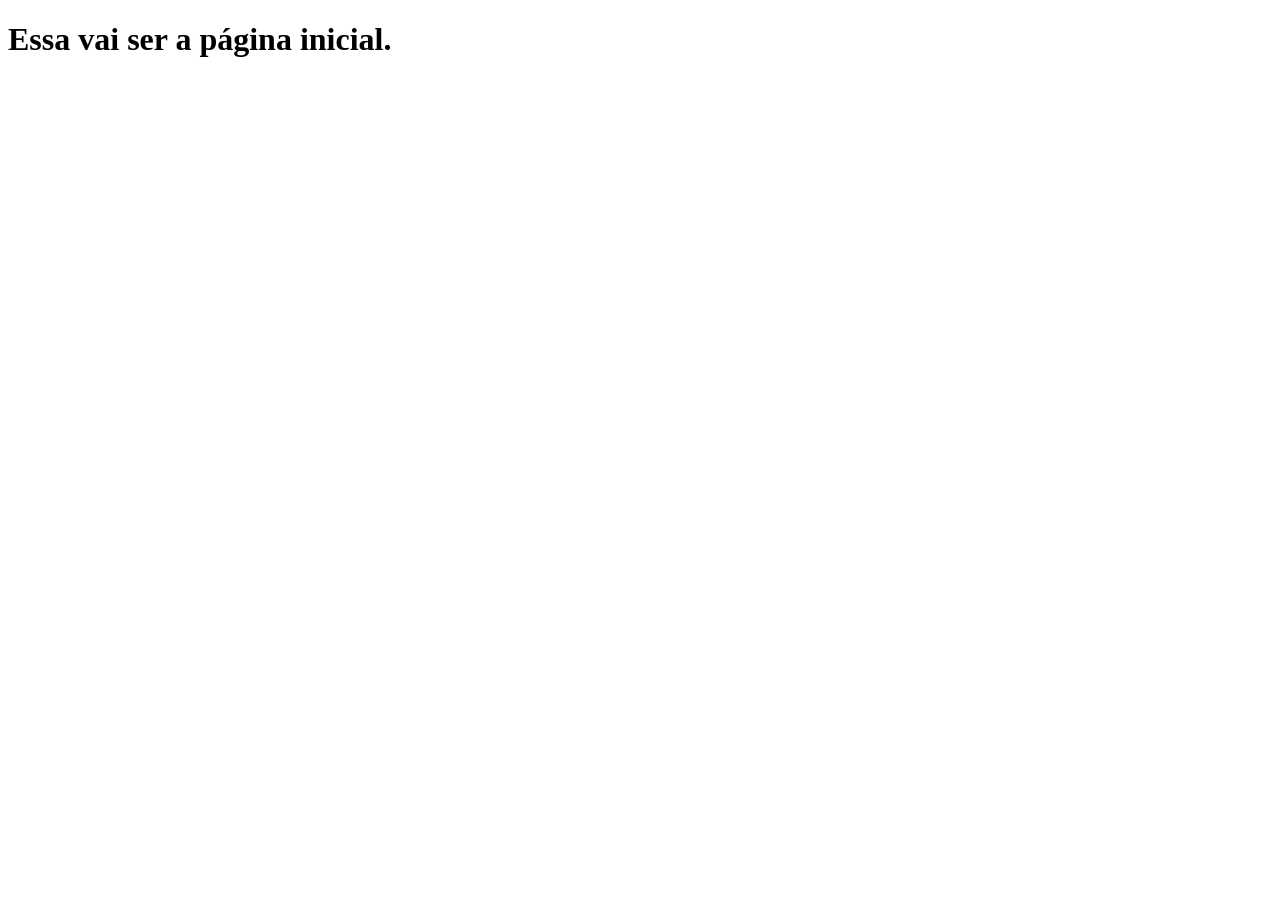
==== main.html @ b4c7746a "página inicial" ====
<!DOCTYPE html>
<html lang="pt-br">
<head>
    <meta charset="UTF-8">
    <meta name="viewport" content="width=device-width, initial-scale=1.0">
    <title>Página Inicial</title>
</head>
<body>
    <h1>Essa vai ser a página inicial.</h1>
</body>
</html>
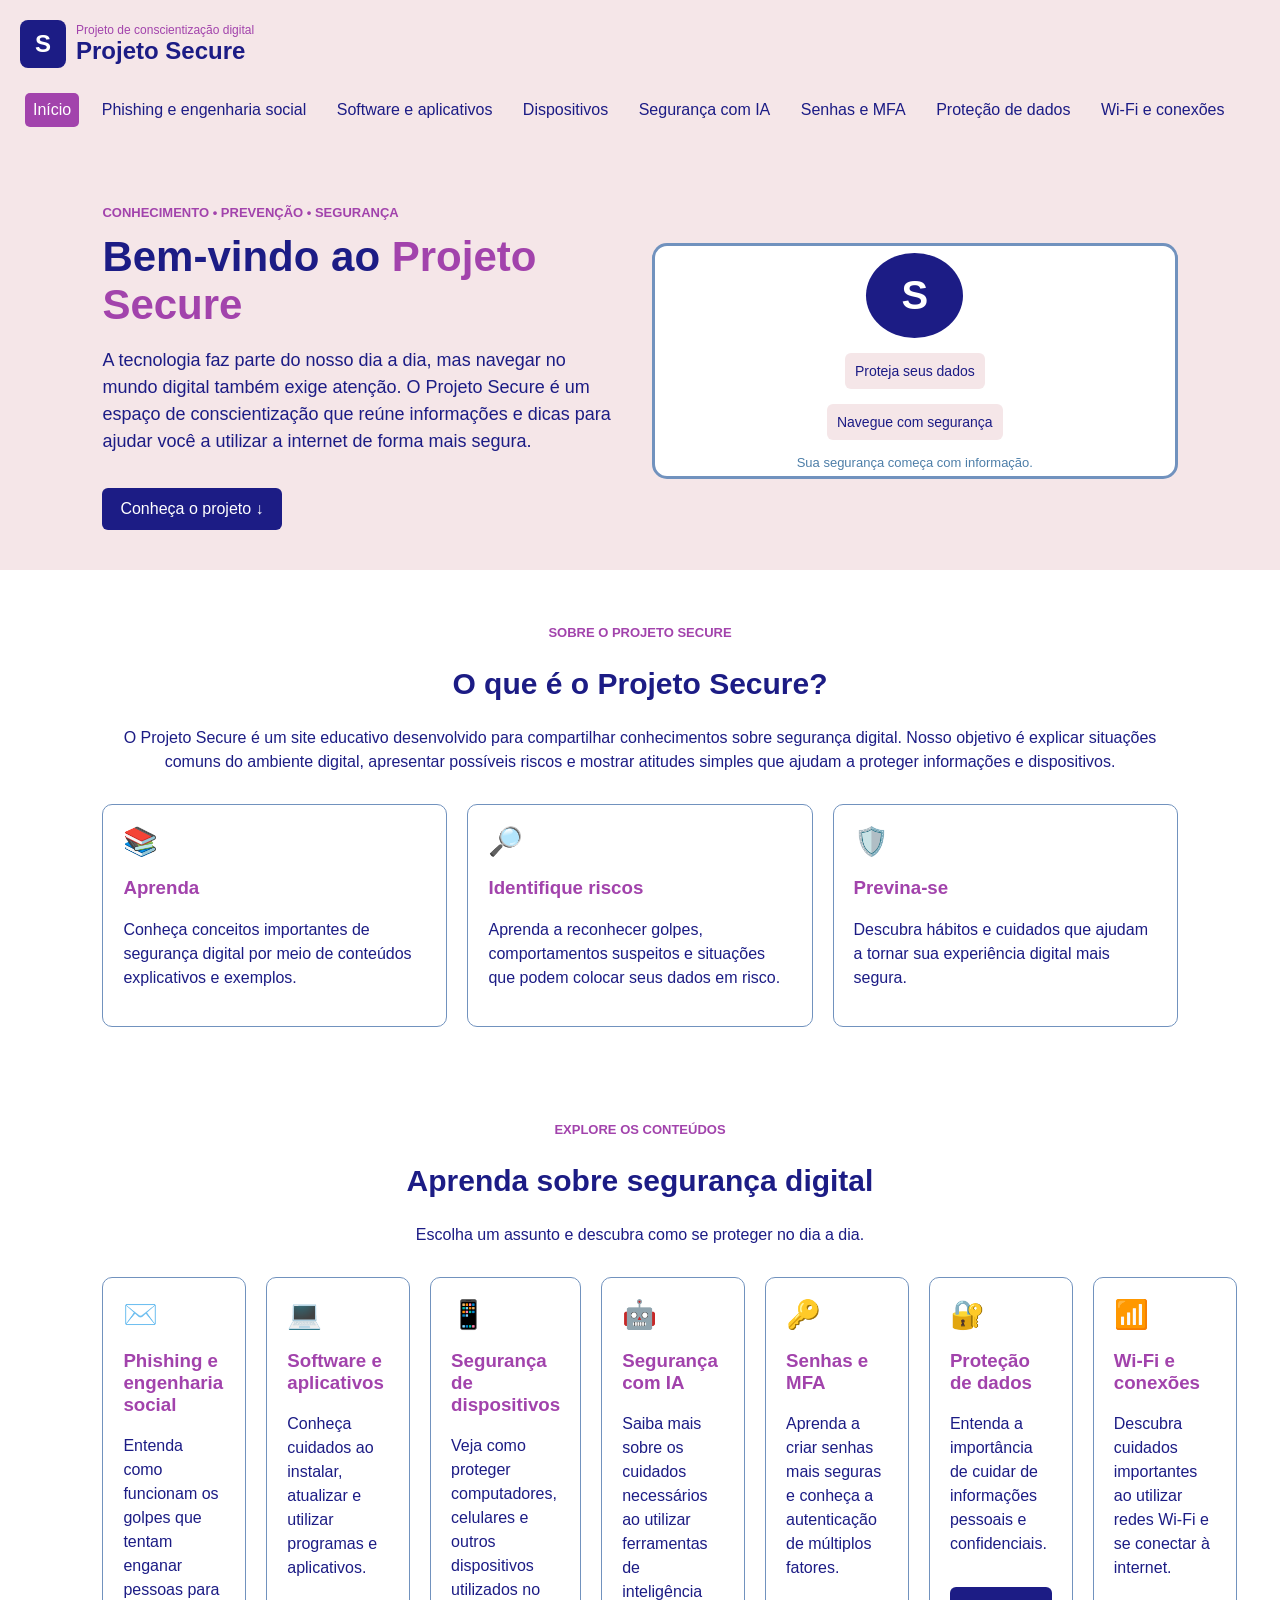
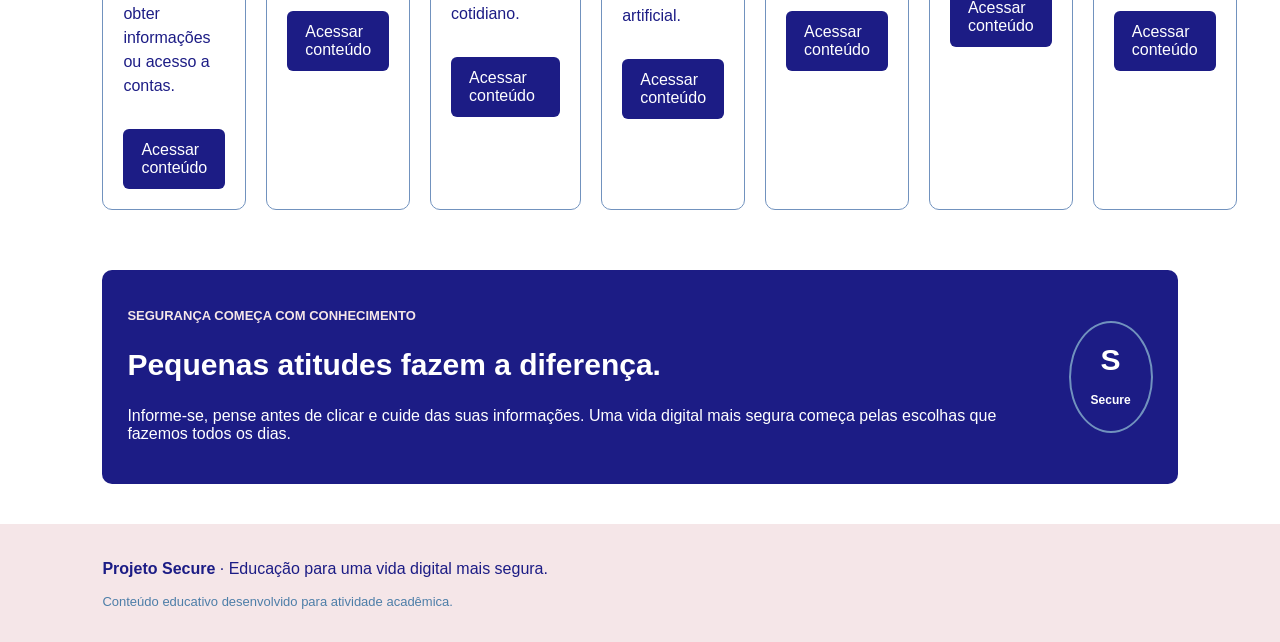
==== commit 28977f57: "Update main HTML structure and content" ====
--- a/main.html
+++ b/main.html
@@ -1,11 +1,204 @@
 <!DOCTYPE html>
-<html lang="pt-br">
+<html lang="pt-BR">
 <head>
     <meta charset="UTF-8">
     <meta name="viewport" content="width=device-width, initial-scale=1.0">
-    <title>Página Inicial</title>
+    <title>Projeto Secure | Início</title>
+    <link rel="stylesheet" href="style.css">
 </head>
 <body>
-    <h1>Essa vai ser a página inicial.</h1>
+
+    <!-- Cabeçalho e menu de navegação -->
+    <header class="site-header">
+        <div class="brand">
+            <span class="brand-mark" aria-hidden="true">S</span>
+            <div>
+                <p class="eyebrow">Projeto de conscientização digital</p>
+                <a class="brand-name" href="index.html">Projeto Secure</a>
+            </div>
+        </div>
+
+        <nav class="main-nav" aria-label="Navegação principal">
+            <a class="active" href="index.html">Início</a>
+            <a href="phishing.html">Phishing e engenharia social</a>
+            <a href="software.html">Software e aplicativos</a>
+            <a href="dispositivos.html">Dispositivos</a>
+            <a href="ia.html">Segurança com IA</a>
+            <a href="senhas.html">Senhas e MFA</a>
+            <a href="dados.html">Proteção de dados</a>
+            <a href="wifi.html">Wi-Fi e conexões</a>
+        </nav>
+    </header>
+
+    <main>
+        <!-- Apresentação do projeto -->
+        <section class="hero">
+            <div class="hero-content">
+                <p class="section-tag">Conhecimento • Prevenção • Segurança</p>
+                <h1>Bem-vindo ao <span>Projeto Secure</span></h1>
+                <p class="hero-text">
+                    A tecnologia faz parte do nosso dia a dia, mas navegar no
+                    mundo digital também exige atenção. O Projeto Secure é um
+                    espaço de conscientização que reúne informações e dicas
+                    para ajudar você a utilizar a internet de forma mais segura.
+                </p>
+                <a class="button" href="#sobre">Conheça o projeto <span aria-hidden="true">↓</span></a>
+            </div>
+
+            <div class="hero-art" aria-hidden="true">
+                <div class="shield">S</div>
+                <div class="message-card card-one">Proteja seus dados</div>
+                <div class="message-card card-two">Navegue com segurança</div>
+                <div class="art-caption">Sua segurança começa com informação.</div>
+            </div>
+        </section>
+
+        <!-- Sobre o projeto -->
+        <section class="content-section" id="sobre">
+            <div class="section-heading">
+                <p class="section-tag">Sobre o Projeto Secure</p>
+                <h2>O que é o Projeto Secure?</h2>
+                <p>
+                    O Projeto Secure é um site educativo desenvolvido para
+                    compartilhar conhecimentos sobre segurança digital.
+                    Nosso objetivo é explicar situações comuns do ambiente
+                    digital, apresentar possíveis riscos e mostrar atitudes
+                    simples que ajudam a proteger informações e dispositivos.
+                </p>
+            </div>
+
+            <div class="info-grid">
+                <article class="info-card">
+                    <div class="card-icon" aria-hidden="true">📚</div>
+                    <h3>Aprenda</h3>
+                    <p>
+                        Conheça conceitos importantes de segurança digital
+                        por meio de conteúdos explicativos e exemplos.
+                    </p>
+                </article>
+
+                <article class="info-card">
+                    <div class="card-icon" aria-hidden="true">🔎</div>
+                    <h3>Identifique riscos</h3>
+                    <p>
+                        Aprenda a reconhecer golpes, comportamentos suspeitos
+                        e situações que podem colocar seus dados em risco.
+                    </p>
+                </article>
+
+                <article class="info-card">
+                    <div class="card-icon" aria-hidden="true">🛡️</div>
+                    <h3>Previna-se</h3>
+                    <p>
+                        Descubra hábitos e cuidados que ajudam a tornar sua
+                        experiência digital mais segura.
+                    </p>
+                </article>
+            </div>
+        </section>
+
+        <!-- Apresentação das páginas -->
+        <section class="content-section" id="conteudos">
+            <div class="section-heading">
+                <p class="section-tag">Explore os conteúdos</p>
+                <h2>Aprenda sobre segurança digital</h2>
+                <p>
+                    Escolha um assunto e descubra como se proteger no dia a dia.
+                </p>
+            </div>
+
+            <div class="info-grid">
+                <article class="info-card">
+                    <div class="card-icon" aria-hidden="true">✉️</div>
+                    <h3>Phishing e engenharia social</h3>
+                    <p>
+                        Entenda como funcionam os golpes que tentam enganar
+                        pessoas para obter informações ou acesso a contas.
+                    </p>
+                    <a class="button" href="phishing.html">Acessar conteúdo</a>
+                </article>
+
+                <article class="info-card">
+                    <div class="card-icon" aria-hidden="true">💻</div>
+                    <h3>Software e aplicativos</h3>
+                    <p>
+                        Conheça cuidados ao instalar, atualizar e utilizar
+                        programas e aplicativos.
+                    </p>
+                    <a class="button" href="software.html">Acessar conteúdo</a>
+                </article>
+
+                <article class="info-card">
+                    <div class="card-icon" aria-hidden="true">📱</div>
+                    <h3>Segurança de dispositivos</h3>
+                    <p>
+                        Veja como proteger computadores, celulares e outros
+                        dispositivos utilizados no cotidiano.
+                    </p>
+                    <a class="button" href="dispositivos.html">Acessar conteúdo</a>
+                </article>
+
+                <article class="info-card">
+                    <div class="card-icon" aria-hidden="true">🤖</div>
+                    <h3>Segurança com IA</h3>
+                    <p>
+                        Saiba mais sobre os cuidados necessários ao utilizar
+                        ferramentas de inteligência artificial.
+                    </p>
+                    <a class="button" href="ia.html">Acessar conteúdo</a>
+                </article>
+
+                <article class="info-card">
+                    <div class="card-icon" aria-hidden="true">🔑</div>
+                    <h3>Senhas e MFA</h3>
+                    <p>
+                        Aprenda a criar senhas mais seguras e conheça a
+                        autenticação de múltiplos fatores.
+                    </p>
+                    <a class="button" href="senhas.html">Acessar conteúdo</a>
+                </article>
+
+                <article class="info-card">
+                    <div class="card-icon" aria-hidden="true">🔐</div>
+                    <h3>Proteção de dados</h3>
+                    <p>
+                        Entenda a importância de cuidar de informações
+                        pessoais e confidenciais.
+                    </p>
+                    <a class="button" href="dados.html">Acessar conteúdo</a>
+                </article>
+
+                <article class="info-card">
+                    <div class="card-icon" aria-hidden="true">📶</div>
+                    <h3>Wi-Fi e conexões</h3>
+                    <p>
+                        Descubra cuidados importantes ao utilizar redes
+                        Wi-Fi e se conectar à internet.
+                    </p>
+                    <a class="button" href="wifi.html">Acessar conteúdo</a>
+                </article>
+            </div>
+        </section>
+
+        <!-- Mensagem final -->
+        <section class="quick-check">
+            <div>
+                <p class="section-tag">Segurança começa com conhecimento</p>
+                <h2>Pequenas atitudes fazem a diferença.</h2>
+                <p>
+                    Informe-se, pense antes de clicar e cuide das suas
+                    informações. Uma vida digital mais segura começa
+                    pelas escolhas que fazemos todos os dias.
+                </p>
+            </div>
+            <div class="quick-check-badge" aria-hidden="true">S<br><small>Secure</small></div>
+        </section>
+    </main>
+
+    <footer class="site-footer">
+        <p><strong>Projeto Secure</strong> · Educação para uma vida digital mais segura.</p>
+        <p class="footer-note">Conteúdo educativo desenvolvido para atividade acadêmica.</p>
+    </footer>
+
 </body>
-</html>+</html>
--- a/style.css
+++ b/style.css
@@ -0,0 +1,328 @@
+body {
+    margin: 0;
+    font-family: Arial, sans-serif;
+    background-color: #FFFFFF;
+    color: #1C1C85;
+}
+
+/* Cabeçalho e menu */
+header {
+    background-color: #F5E6E8;
+    padding: 20px;
+}
+
+.brand {
+    display: flex;
+    align-items: center;
+    gap: 10px;
+}
+
+.brand-mark {
+    background-color: #1C1C85;
+    color: #FFFFFF;
+    padding: 10px 15px;
+    border-radius: 8px;
+    font-size: 24px;
+    font-weight: bold;
+}
+
+.brand-name {
+    color: #1C1C85;
+    text-decoration: none;
+    font-size: 24px;
+    font-weight: bold;
+}
+
+.eyebrow {
+    margin: 0;
+    color: #A243AC;
+    font-size: 12px;
+}
+
+nav {
+    margin-top: 20px;
+}
+
+nav a {
+    display: inline-block;
+    margin: 5px;
+    padding: 8px;
+    color: #1C1C85;
+    text-decoration: none;
+    border-radius: 5px;
+}
+
+nav a:hover,
+nav a.active {
+    background-color: #A243AC;
+    color: #FFFFFF;
+}
+
+/* Apresentação */
+.hero {
+    background-color: #F5E6E8;
+    padding: 40px 8%;
+    display: flex;
+    align-items: center;
+    gap: 30px;
+}
+
+.hero-content {
+    flex: 1;
+}
+
+.hero h1 {
+    font-size: 42px;
+    margin: 10px 0;
+}
+
+.hero h1 span {
+    color: #A243AC;
+}
+
+.hero-text {
+    font-size: 18px;
+    line-height: 1.5;
+}
+
+.section-tag {
+    color: #A243AC;
+    font-weight: bold;
+    text-transform: uppercase;
+    font-size: 13px;
+}
+
+.button {
+    display: inline-block;
+    margin-top: 15px;
+    padding: 12px 18px;
+    background-color: #1C1C85;
+    color: #FFFFFF;
+    text-decoration: none;
+    border-radius: 6px;
+}
+
+.button:hover {
+    background-color: #4D7EA8;
+}
+
+.hero-art {
+    flex: 1;
+    min-height: 230px;
+    background-color: #FFFFFF;
+    border: 3px solid #7192BE;
+    border-radius: 15px;
+    display: flex;
+    flex-direction: column;
+    align-items: center;
+    justify-content: center;
+    gap: 15px;
+}
+
+.shield {
+    background-color: #1C1C85;
+    color: #FFFFFF;
+    padding: 20px 35px;
+    border-radius: 50%;
+    font-size: 40px;
+    font-weight: bold;
+}
+
+.message-card {
+    background-color: #F5E6E8;
+    padding: 10px;
+    border-radius: 6px;
+    font-size: 14px;
+}
+
+.art-caption {
+    color: #4D7EA8;
+    font-size: 13px;
+}
+
+/* Seções e cartões */
+.content-section {
+    padding: 40px 8%;
+}
+
+.section-heading {
+    text-align: center;
+    margin-bottom: 30px;
+}
+
+.section-heading h2,
+.example-copy h2,
+.quick-check h2 {
+    color: #1C1C85;
+    font-size: 30px;
+}
+
+.section-heading p {
+    line-height: 1.5;
+}
+
+.info-grid {
+    display: flex;
+    gap: 20px;
+}
+
+.info-card {
+    flex: 1;
+    padding: 20px;
+    border: 1px solid #7192BE;
+    border-radius: 10px;
+    background-color: #FFFFFF;
+}
+
+.card-icon {
+    font-size: 28px;
+}
+
+.info-card h3,
+.tip h3 {
+    color: #A243AC;
+}
+
+.info-card p,
+.tip p {
+    line-height: 1.5;
+}
+
+/* Exemplo de mensagem suspeita */
+.example-section {
+    background-color: #F5E6E8;
+    padding: 40px 8%;
+    display: flex;
+    gap: 30px;
+    align-items: center;
+}
+
+.example-copy,
+.fake-message {
+    flex: 1;
+}
+
+.check-list li {
+    margin-bottom: 10px;
+}
+
+.fake-message {
+    background-color: #FFFFFF;
+    padding: 20px;
+    border: 1px solid #7192BE;
+    border-radius: 10px;
+}
+
+.message-top {
+    display: flex;
+    align-items: center;
+    gap: 10px;
+}
+
+.avatar {
+    background-color: #A243AC;
+    color: #FFFFFF;
+    padding: 10px 15px;
+    border-radius: 50%;
+    font-weight: bold;
+}
+
+.message-top small {
+    display: block;
+    color: #4D7EA8;
+}
+
+.fake-link {
+    background-color: #F5E6E8;
+    padding: 10px;
+    overflow-wrap: anywhere;
+}
+
+.warning-label {
+    display: inline-block;
+    margin-top: 10px;
+    color: #A243AC;
+    font-weight: bold;
+}
+
+/* Dicas de proteção */
+.tips-grid {
+    display: flex;
+    flex-wrap: wrap;
+    gap: 15px;
+}
+
+.tip {
+    display: flex;
+    gap: 15px;
+    width: calc(50% - 38px);
+    padding: 15px;
+    background-color: #F5E6E8;
+    border-radius: 8px;
+}
+
+.tip span {
+    color: #4D7EA8;
+    font-weight: bold;
+}
+
+/* Lembrete final e rodapé */
+.quick-check {
+    margin: 20px 8% 40px;
+    padding: 25px;
+    background-color: #1C1C85;
+    color: #FFFFFF;
+    border-radius: 10px;
+    display: flex;
+    align-items: center;
+    justify-content: space-between;
+    gap: 20px;
+}
+
+.quick-check h2 {
+    color: #FFFFFF;
+}
+
+.quick-check .section-tag {
+    color: #F5E6E8;
+}
+
+.quick-check-badge {
+    text-align: center;
+    font-size: 30px;
+    font-weight: bold;
+    border: 2px solid #7192BE;
+    border-radius: 50%;
+    padding: 20px;
+}
+
+.quick-check-badge small {
+    font-size: 12px;
+}
+
+footer {
+    padding: 20px 8%;
+    background-color: #F5E6E8;
+}
+
+.footer-note {
+    font-size: 13px;
+    color: #4D7EA8;
+}
+
+/* Ajuste para telas pequenas */
+@media (max-width: 700px) {
+    .hero,
+    .example-section,
+    .info-grid {
+        flex-direction: column;
+    }
+
+    .tip {
+        width: 100%;
+    }
+
+    .hero h1 {
+        font-size: 32px;
+    }
+}
